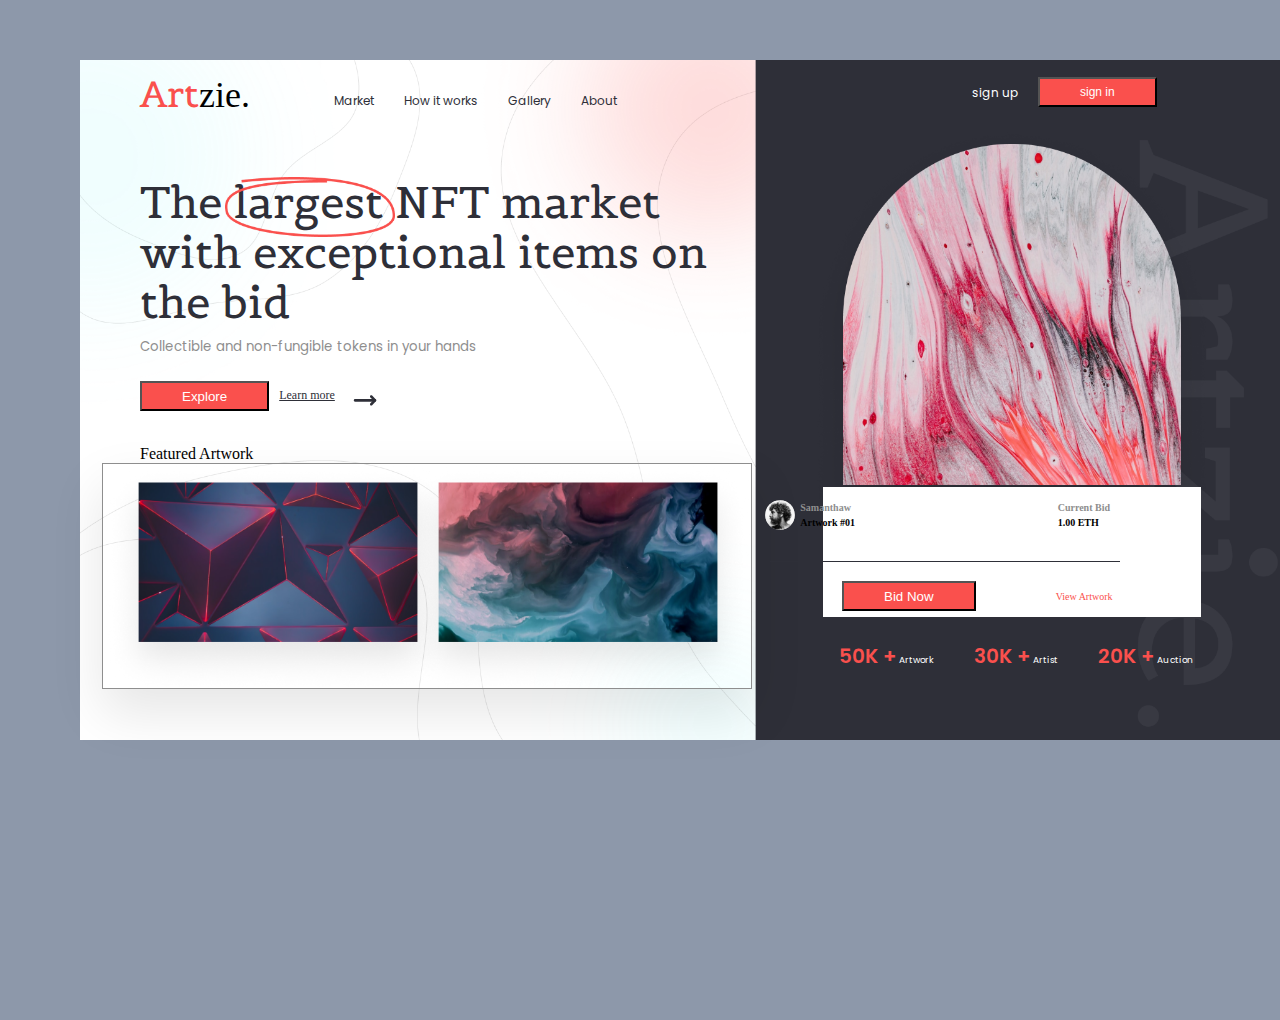
==== index.html @ 25ed5bdf "commit" ====
<!DOCTYPE html>
<html lang="en">

    <head>
        <meta charset="UTF-8">
        <title>Richard's NFT Market</title>
        <link rel="preconnect" href="https://fonts.googleapis.com">
        <link rel="preconnect" href="https://fonts.gstatic.com" crossorigin>
        <link href="https://fonts.googleapis.com/css2?family=Poppins&family=Roboto:wght@700&display=swap" rel="stylesheet">
        <link rel="preconnect" href="https://fonts.googleapis.com">
        <link rel="preconnect" href="https://fonts.gstatic.com" crossorigin>
        <link href="https://fonts.googleapis.com/css2?family=Belgrano&family=Poppins&family=Roboto:wght@700&display=swap" rel="stylesheet">
        <link rel="stylesheet" href="/styles.css">
    </head>

    <body>
        <div class="nftcontainer">
            <div class="leftside">
                <div class="leftsidenav">
                    <div class="artzie1"><span class="art">Art</span>zie.</div>
                    <div class="market">Market</div>
                    <div class="howitworks">How it works</div>
                    <div class="gallery">Gallery</div>
                    <div class="about">About</div>
                </div> 
                <div class="lefsidecontent">
                    <div class="contentgroup">
                    <div class="firstheading">The largest NFT market with exceptional items on the bid
                    <img src="images/red vector.png" class="vector">
                    <p>Collectible and non-fungible tokens in your hands</div>
                    </div>
                    <div class= "contentgroup2">
                        <button>Explore</button>
                        <a class="link" href="learnmore.html">Learn more</a>
                        <div class="arrow"><img src="images/Arrow.svg"></div>
                    </div>
                    </div> 
                    <div class="leftsideframes">
                        <div class="heading">Featured Artwork</div>
                        <div class="images">
                            <img src="images/placeholder.png" class="image1">
                            <img src="images/placeholder (1).png" class="image2">
                        </div>
                    </div>
                </div>
                
            <div class="rightside">
                <div class="rightsidenav">
                    <div class="Signup">sign up</div>
                    <button>sign in</button>
                </div>
                <div class="rightsideimageandshape">
                    <div class="placeholder">
                        <img src="images/border.png" class="border">
                        <img src="images/background.png" class="recta">
                    </div>
                    <div class="rightsideextra">
                       <div><img src="images/unsplash_XHVpWcr5grQ.svg" class="icon"></div>
                       <div class="headings">
                       <h4>Samanthaw</h4>
                       <p>Artwork #01</p>
                        </div>
                        </div>
                        <div class="rightsideextra2">
                        <h4>Current Bid</h4>
                        <p>1.00 ETH</p>
                        </div>
                        <div class="rightsideextra3">
                        <div class="imageline">
                        <img src="images/line.png" class="line">
                    </div>
                    <div class="buttonandview">
                        <div class="buttonpower">
                            <button>Bid Now</button>
                        </div>
                        <div class="view">
                            <div>View Artwork</div>
                        </div>
                    </div>
                    <div class="lastsets">
                        <div class="first"><span class="fifty">50K +</span> Artwork </div>
                        <div class="second"><span class="thirty">30K +</span> Artist </div>
                        <div class="third"><span class="twenty">20K +</span> Auction </div>
                    </div>         
                </div>
            </div>  
        </div>
    </body>
</html>
---- styles.css ----
*{
    margin: 0;
    padding: 0;
    box-sizing: border-box;
}

body{
    margin-top: 60px;
    margin-bottom: 60px;
    margin-left: 80px;
    display: column;
    height:100vh;
    background-color:#8D98AA;   
}


.nftcontainer{
    width: 1200px;
    height: 680px;
    background-image: url("images/majorbackground.png");
    background-position: center;
    background-size: cover;
    background-repeat: no-repeat;
    display: flex;
    background-color: white;
    
}

.leftside{
    width:56%;
    height: 100%;
    padding-left: 60px;
    padding-top: 24px;
}

.rightside{
    width:46%;
    height: 100%;
}

.leftsidenav{
    display: flex;
    gap:30px; 
}

.artzie1{
    margin-right: 54px;
}

.market, .howitworks, .gallery, .about{
    color:#2E2F38;
    font-family: Poppins;
    font-size: 12px;
    font-style: normal;
    font-weight: 400;
    line-height: normal;
    margin-top: 8px;
}

.artzie1{
    font-size: 36px;
    margin-top: -13px;
}
.art{
color: var(--Red, #FA504D);
font-family: 'Belgrano', serif;
font-size: 36px;
font-style: normal;
font-weight: 400;
line-height: normal;
}

.lefsidecontent{
    margin-top: 60px;
}

.firstheading{
    color: var(--Black, #2E2F38);
    font-family: 'Belgrano', serif;
    font-size: 53px;
    font-style: normal;
    font-weight: 400;
    line-height: 50px;
}
.contentgroup p{
color: var(--Gray, #8E8E8E);
font-family: Poppins;
font-size: 13.3px;
font-style: normal;
font-weight: 400;
line-height: 40px; 
}
.contentgroup2{
display: flex; 
gap: 10px;
margin-top: 14px;
}

button{
padding: 0 40px;
height: 30px;
background: var(--Red, #FA504D);
color: white;
}

.link{
color:#2E2F38;
font-family: serif;
font-size: 12px;
font-style: normal;
font-weight: 400;
line-height: normal;
text-decoration: underline;
padding-top: 7px;
}

.arrow{
    margin-bottom: 40px;
}

.images{
display:flex;
border: 1px solid var(--Gray, #8E8E8E);
box-shadow: 0px 24px 50px 0px rgba(0, 0, 0, 0.10);
margin-left: -38px;
}

.image1{
width: 392px;
height: 224px;


}

.image2{
    width: 392px;
    height: 224px;
    margin-left: -50px;
   
 
    
}

.leftsideframes{
    margin-top: -20px;
}

.firstheading{
    position: relative;
    font-size: 44px;
}

.vector{
    width: 170px;
    height: 60px;
    position: absolute;
    top: 0px;
    left:85px;
}

.rightsidenav{
    display:flex;
    padding-top: 24px;
    margin-left: 220px;
    color:white;
    font-family: Poppins;
    font-size: 12px;
    font-style: normal;
    font-weight: 400;
    line-height: normal;
    gap: 20px;
}

.rightsidenav button {
 margin-top: -7px;
 font-size: 12px;


}

.border{
    width: 400px;
    height: 406px;
    margin-left: 60px;
}

.rightside{
    padding-right: 40px;
    }

.recta{
    width:378px;
    height: 130px;
    margin-left: 71px;
    margin-top: -50px;
    
    
}

.rightsideimageandshape{
    margin-top: 20px;
    
  
  
}

.rightsideextra{
    position:absolute;
    top: 500px;
    right: 425px;
    font-size: 10px;
    display: flex;
    flex-direction: row;
    gap: 5px;
    
}
.rightsideextra2{
    position:absolute;
    top: 500px;
    right:170px;
    font-size: 10px;
    display: flex;
    flex-direction: column;
    line-height: 15px;
}
    

.rightsideextra{
    position:absolute;
}
    

.icon{
    width: 30px;
    height: 30px;
}

.line{
    width: 350px;
    position: absolute;
    right: 160px;
    margin-top: -20px;
   
}

.rightsideextra{
    line-height: 15px;
}
.rightsideextra h4{
    color: var(--Gray, #8E8E8E);
}
.rightsideextra2 h4{
    color: var(--Gray, #8E8E8E);
}

.rightsideextra p, .rightsideextra2 p{
    font-weight: bold;
}



.view{
margin-top: 10px;
font-size: 10px;
color: var(--Red, #FA504D);
}

.buttonpower{
padding-left: 90px;
}
.buttonandview{
    display: flex;
    margin-top: -40px;
    gap:80px;
   
}

.lastsets{
    margin-top: 30px;
    display: flex;
    padding-left: 72px;
    gap: 40px;
    margin-left: 15px;
  
}

.fifty{
    color: var(--Red, #FA504D);
    font-family: Poppins;
    font-size: 20px;
    font-style: normal;
    font-weight: 600;
    line-height: normal;
}

.thirty{
    color: var(--Red, #FA504D);
    font-family: Poppins;
    font-size: 20px;
    font-style: normal;
    font-weight: 600;
    line-height: normal;
}

.twenty{
    color: var(--Red, #FA504D);
    font-family: Poppins;
    font-size: 20px;
    font-style: normal;
    font-weight: 600;
    line-height: normal;
}

.first{
    color: var(--White, #FFF);
    font-family: Poppins;
    font-size: 9px;
    font-style: normal;
    font-weight: 400;
    line-height: normal;
}

.second{
    color: var(--White, #FFF);

    font-family: Poppins;
    font-size: 9px;
    font-style: normal;
    font-weight: 400;
    line-height: normal;
}

.third{
    color: var(--White, #FFF);
 
    font-family: Poppins;
    font-size: 9px;
    font-style: normal;
    font-weight: 400;
    line-height: normal;
}
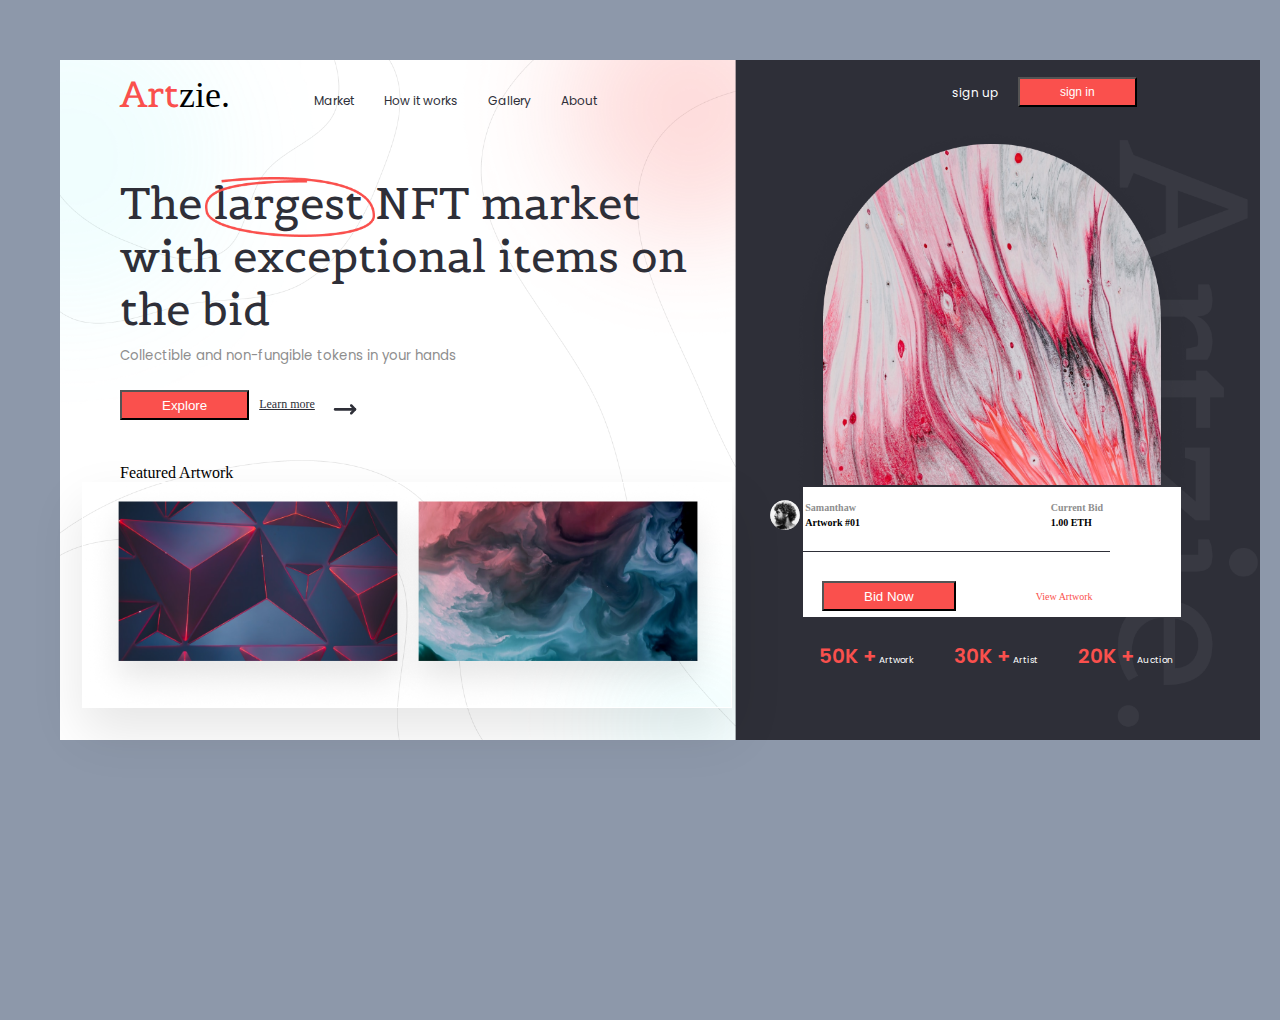
==== commit eb58a04d: "commit" ====
--- a/index.html
+++ b/index.html
@@ -3,6 +3,7 @@
 
     <head>
         <meta charset="UTF-8">
+        <meta name="viewport" content="width=device-width, initial-scale=1.0">
         <title>Richard's NFT Market</title>
         <link rel="preconnect" href="https://fonts.googleapis.com">
         <link rel="preconnect" href="https://fonts.gstatic.com" crossorigin>
--- a/styles.css
+++ b/styles.css
@@ -7,12 +7,11 @@
 body{
     margin-top: 60px;
     margin-bottom: 60px;
-    margin-left: 80px;
+    margin-left: 60px;
     display: column;
     height:100vh;
     background-color:#8D98AA;   
 }
-
 
 .nftcontainer{
     width: 1200px;
@@ -23,7 +22,6 @@
     background-repeat: no-repeat;
     display: flex;
     background-color: white;
-    
 }
 
 .leftside{
@@ -80,7 +78,7 @@
     font-size: 53px;
     font-style: normal;
     font-weight: 400;
-    line-height: 50px;
+    line-height: 53px;
 }
 .contentgroup p{
 color: var(--Gray, #8E8E8E);
@@ -120,29 +118,24 @@
 
 .images{
 display:flex;
-border: 1px solid var(--Gray, #8E8E8E);
+margin-left: -38px;
+border: 1px solid white;
 box-shadow: 0px 24px 50px 0px rgba(0, 0, 0, 0.10);
-margin-left: -38px;
 }
 
 .image1{
 width: 392px;
 height: 224px;
-
-
 }
 
 .image2{
     width: 392px;
     height: 224px;
     margin-left: -50px;
-   
- 
-    
 }
 
 .leftsideframes{
-    margin-top: -20px;
+    margin-top: -10px;
 }
 
 .firstheading{
@@ -193,54 +186,47 @@
     height: 130px;
     margin-left: 71px;
     margin-top: -50px;
-    
-    
 }
 
 .rightsideimageandshape{
     margin-top: 20px;
-    
-  
-  
 }
 
 .rightsideextra{
     position:absolute;
     top: 500px;
-    right: 425px;
+    right: 220px;
     font-size: 10px;
     display: flex;
     flex-direction: row;
     gap: 5px;
+    margin-right: 200px;
     
 }
 .rightsideextra2{
     position:absolute;
     top: 500px;
-    right:170px;
+    right:177px;
     font-size: 10px;
     display: flex;
     flex-direction: column;
     line-height: 15px;
 }
     
-
 .rightsideextra{
     position:absolute;
 }
     
-
 .icon{
     width: 30px;
     height: 30px;
 }
 
 .line{
-    width: 350px;
+    width: 330px;
     position: absolute;
-    right: 160px;
-    margin-top: -20px;
-   
+    right: 170px;
+    margin-top: -30px;
 }
 
 .rightsideextra{
@@ -256,8 +242,6 @@
 .rightsideextra p, .rightsideextra2 p{
     font-weight: bold;
 }
-
-
 
 .view{
 margin-top: 10px;
@@ -272,7 +256,6 @@
     display: flex;
     margin-top: -40px;
     gap:80px;
-   
 }
 
 .lastsets{
@@ -281,7 +264,6 @@
     padding-left: 72px;
     gap: 40px;
     margin-left: 15px;
-  
 }
 
 .fifty{
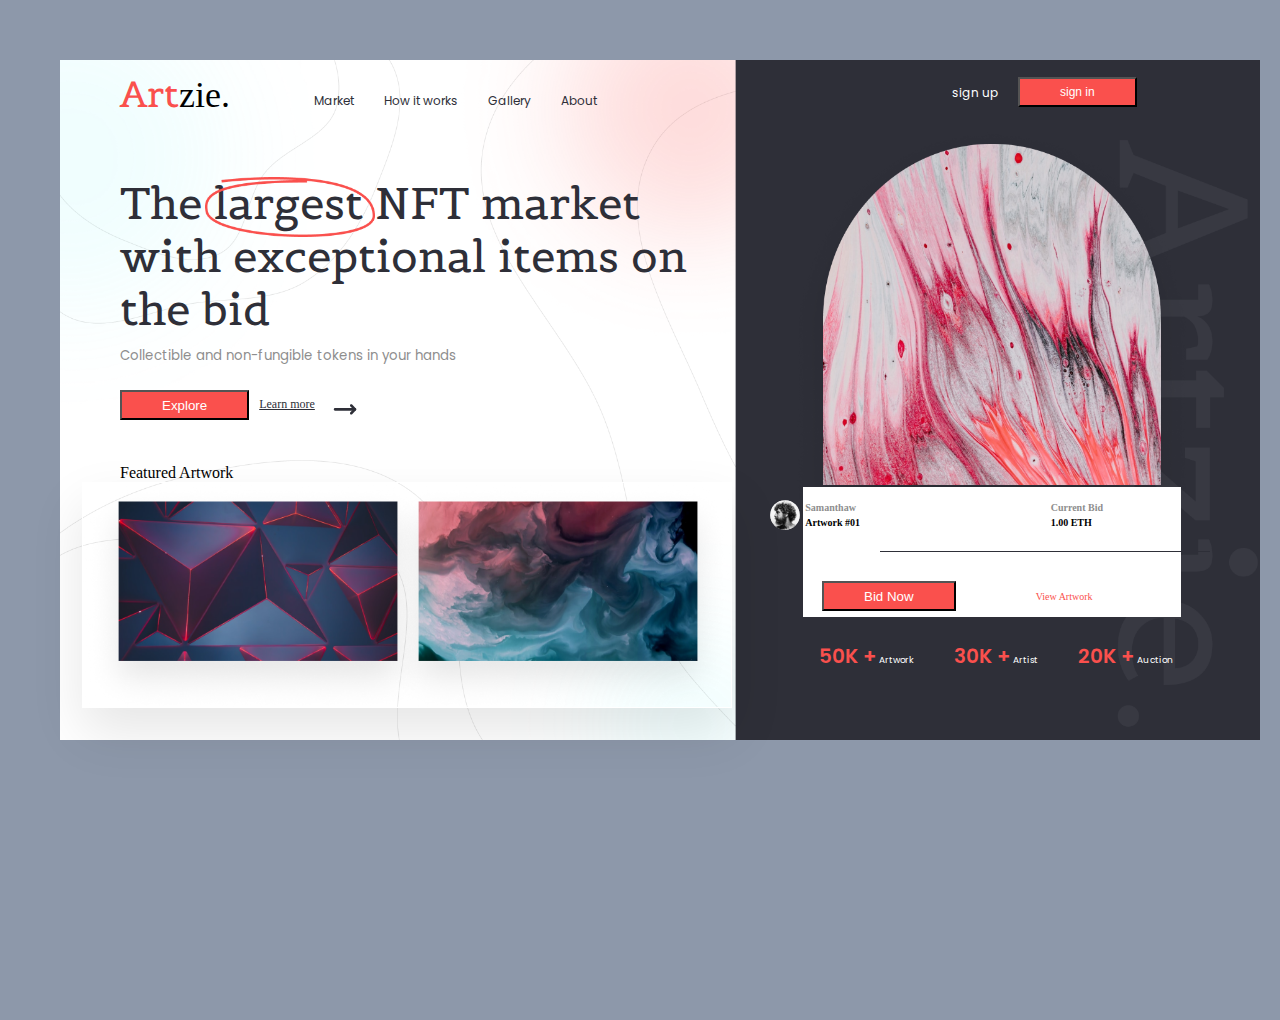
==== commit 48bab2ce: "commit" ====
--- a/index.html
+++ b/index.html
@@ -26,9 +26,9 @@
                 </div> 
                 <div class="lefsidecontent">
                     <div class="contentgroup">
-                    <div class="firstheading">The largest NFT market with exceptional items on the bid
+                    <div class="firstheading">The largest NFT market with exceptional items on the bid</div>
                     <img src="images/red vector.png" class="vector">
-                    <p>Collectible and non-fungible tokens in your hands</div>
+                    <p>Collectible and non-fungible tokens in your hands</p>
                     </div>
                     <div class= "contentgroup2">
                         <button>Explore</button>
@@ -69,6 +69,7 @@
                         <div class="rightsideextra3">
                         <div class="imageline">
                         <img src="images/line.png" class="line">
+                        </div>
                     </div>
                     <div class="buttonandview">
                         <div class="buttonpower">
--- a/styles.css
+++ b/styles.css
@@ -75,11 +75,25 @@
 .firstheading{
     color: var(--Black, #2E2F38);
     font-family: 'Belgrano', serif;
-    font-size: 53px;
+    font-size: 44px;
     font-style: normal;
     font-weight: 400;
     line-height: 53px;
-}
+
+}
+
+.contentgroup{
+    position: relative;
+}
+
+.vector{
+    width: 170px;
+    height: 60px;
+    position: absolute;
+    top: 0px;
+    left:85px; 
+}
+
 .contentgroup p{
 color: var(--Gray, #8E8E8E);
 font-family: Poppins;
@@ -138,18 +152,8 @@
     margin-top: -10px;
 }
 
-.firstheading{
-    position: relative;
-    font-size: 44px;
-}
-
-.vector{
-    width: 170px;
-    height: 60px;
-    position: absolute;
-    top: 0px;
-    left:85px;
-}
+
+
 
 .rightsidenav{
     display:flex;
@@ -225,8 +229,8 @@
 .line{
     width: 330px;
     position: absolute;
-    right: 170px;
-    margin-top: -30px;
+    right: 70px;
+    margin-top: -70px;
 }
 
 .rightsideextra{
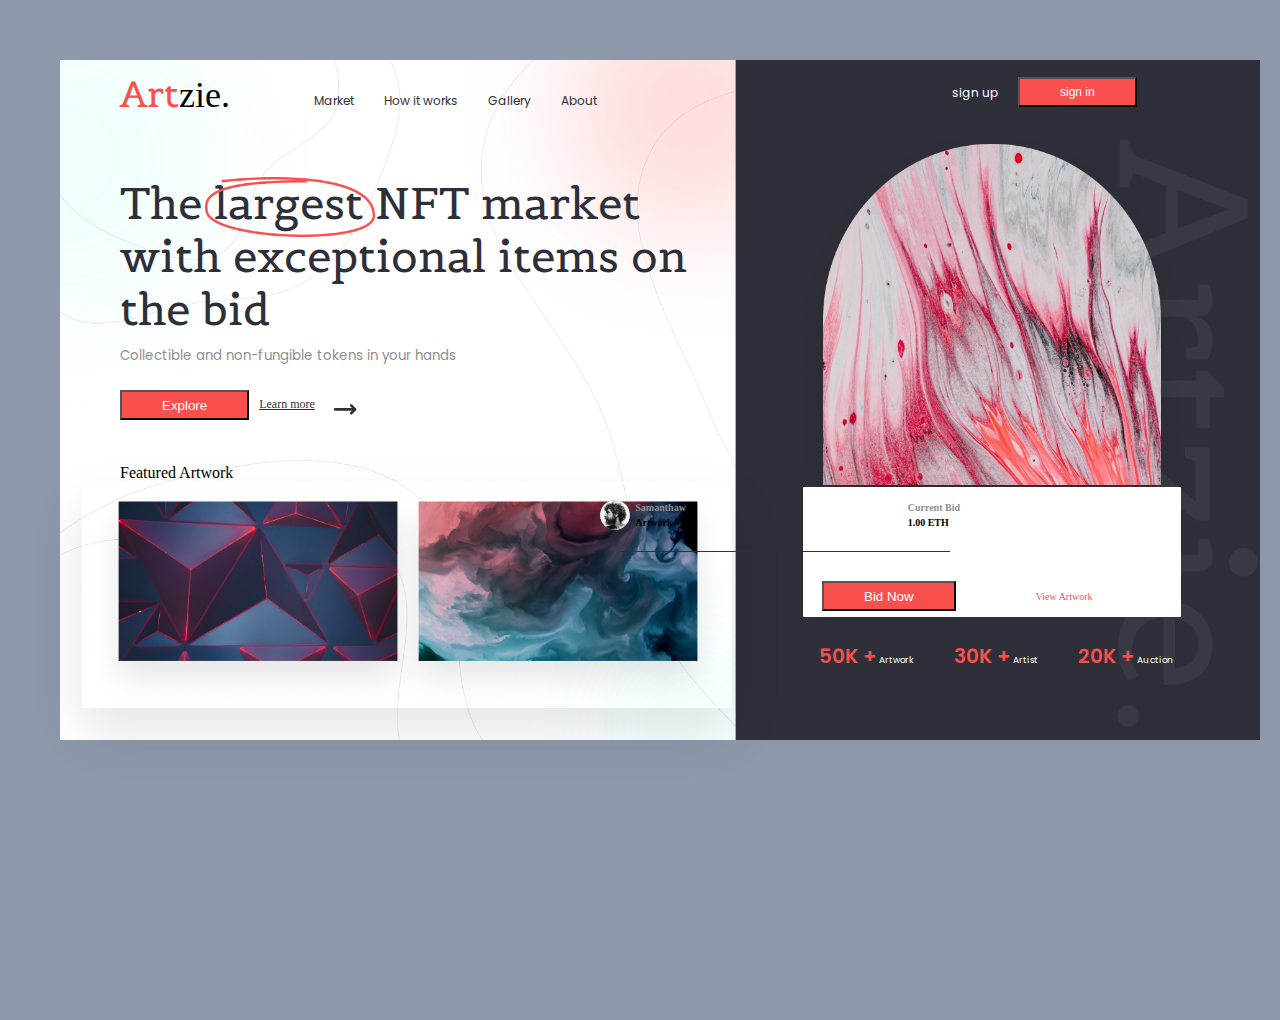
==== commit b5f81cbe: "commit" ====
--- a/index.html
+++ b/index.html
@@ -44,7 +44,6 @@
                         </div>
                     </div>
                 </div>
-                
             <div class="rightside">
                 <div class="rightsidenav">
                     <div class="Signup">sign up</div>
--- a/styles.css
+++ b/styles.css
@@ -199,27 +199,26 @@
 .rightsideextra{
     position:absolute;
     top: 500px;
-    right: 220px;
+    right: 390px;
     font-size: 10px;
     display: flex;
     flex-direction: row;
     gap: 5px;
     margin-right: 200px;
+    line-height: 15px;
     
 }
 .rightsideextra2{
     position:absolute;
     top: 500px;
-    right:177px;
+    right:320px;
     font-size: 10px;
     display: flex;
     flex-direction: column;
     line-height: 15px;
 }
     
-.rightsideextra{
-    position:absolute;
-}
+
     
 .icon{
     width: 30px;
@@ -229,13 +228,11 @@
 .line{
     width: 330px;
     position: absolute;
-    right: 70px;
+    right: 330px;
     margin-top: -70px;
 }
 
-.rightsideextra{
-    line-height: 15px;
-}
+
 .rightsideextra h4{
     color: var(--Gray, #8E8E8E);
 }
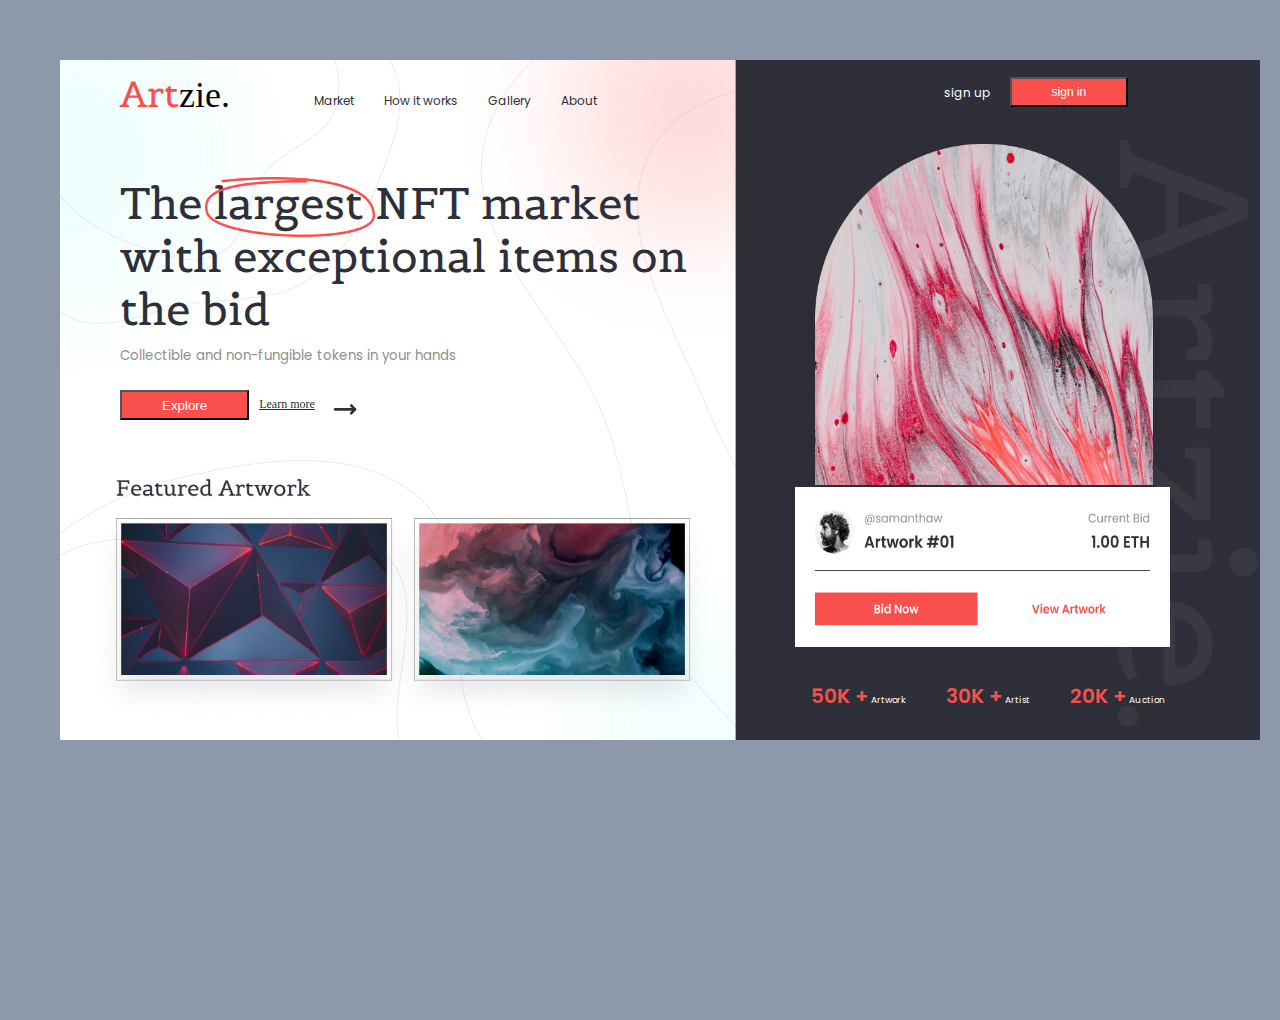
==== commit 7a42c9f7: "commit" ====
--- a/index.html
+++ b/index.html
@@ -36,12 +36,8 @@
                         <div class="arrow"><img src="images/Arrow.svg"></div>
                     </div>
                     </div> 
-                    <div class="leftsideframes">
-                        <div class="heading">Featured Artwork</div>
-                        <div class="images">
-                            <img src="images/placeholder.png" class="image1">
-                            <img src="images/placeholder (1).png" class="image2">
-                        </div>
+                    <div class="leftsideframes"> 
+                        <img src="images/featured.png" class="nftboxes">
                     </div>
                 </div>
             <div class="rightside">
@@ -52,31 +48,7 @@
                 <div class="rightsideimageandshape">
                     <div class="placeholder">
                         <img src="images/border.png" class="border">
-                        <img src="images/background.png" class="recta">
-                    </div>
-                    <div class="rightsideextra">
-                       <div><img src="images/unsplash_XHVpWcr5grQ.svg" class="icon"></div>
-                       <div class="headings">
-                       <h4>Samanthaw</h4>
-                       <p>Artwork #01</p>
-                        </div>
-                        </div>
-                        <div class="rightsideextra2">
-                        <h4>Current Bid</h4>
-                        <p>1.00 ETH</p>
-                        </div>
-                        <div class="rightsideextra3">
-                        <div class="imageline">
-                        <img src="images/line.png" class="line">
-                        </div>
-                    </div>
-                    <div class="buttonandview">
-                        <div class="buttonpower">
-                            <button>Bid Now</button>
-                        </div>
-                        <div class="view">
-                            <div>View Artwork</div>
-                        </div>
+                        <img src="images/details.png" class="details">
                     </div>
                     <div class="lastsets">
                         <div class="first"><span class="fifty">50K +</span> Artwork </div>
--- a/styles.css
+++ b/styles.css
@@ -8,6 +8,7 @@
     margin-top: 60px;
     margin-bottom: 60px;
     margin-left: 60px;
+    margin-right: 60px;
     display: column;
     height:100vh;
     background-color:#8D98AA;   
@@ -130,26 +131,10 @@
     margin-bottom: 40px;
 }
 
-.images{
-display:flex;
+.nftboxes{
+width: 700pxpx;
+height: 245px;
 margin-left: -38px;
-border: 1px solid white;
-box-shadow: 0px 24px 50px 0px rgba(0, 0, 0, 0.10);
-}
-
-.image1{
-width: 392px;
-height: 224px;
-}
-
-.image2{
-    width: 392px;
-    height: 224px;
-    margin-left: -50px;
-}
-
-.leftsideframes{
-    margin-top: -10px;
 }
 
 
@@ -185,9 +170,9 @@
     padding-right: 40px;
     }
 
-.recta{
-    width:378px;
-    height: 130px;
+.details{
+    width:375px;
+    height: 160px;
     margin-left: 71px;
     margin-top: -50px;
 }
@@ -196,68 +181,6 @@
     margin-top: 20px;
 }
 
-.rightsideextra{
-    position:absolute;
-    top: 500px;
-    right: 390px;
-    font-size: 10px;
-    display: flex;
-    flex-direction: row;
-    gap: 5px;
-    margin-right: 200px;
-    line-height: 15px;
-    
-}
-.rightsideextra2{
-    position:absolute;
-    top: 500px;
-    right:320px;
-    font-size: 10px;
-    display: flex;
-    flex-direction: column;
-    line-height: 15px;
-}
-    
-
-    
-.icon{
-    width: 30px;
-    height: 30px;
-}
-
-.line{
-    width: 330px;
-    position: absolute;
-    right: 330px;
-    margin-top: -70px;
-}
-
-
-.rightsideextra h4{
-    color: var(--Gray, #8E8E8E);
-}
-.rightsideextra2 h4{
-    color: var(--Gray, #8E8E8E);
-}
-
-.rightsideextra p, .rightsideextra2 p{
-    font-weight: bold;
-}
-
-.view{
-margin-top: 10px;
-font-size: 10px;
-color: var(--Red, #FA504D);
-}
-
-.buttonpower{
-padding-left: 90px;
-}
-.buttonandview{
-    display: flex;
-    margin-top: -40px;
-    gap:80px;
-}
 
 .lastsets{
     margin-top: 30px;
